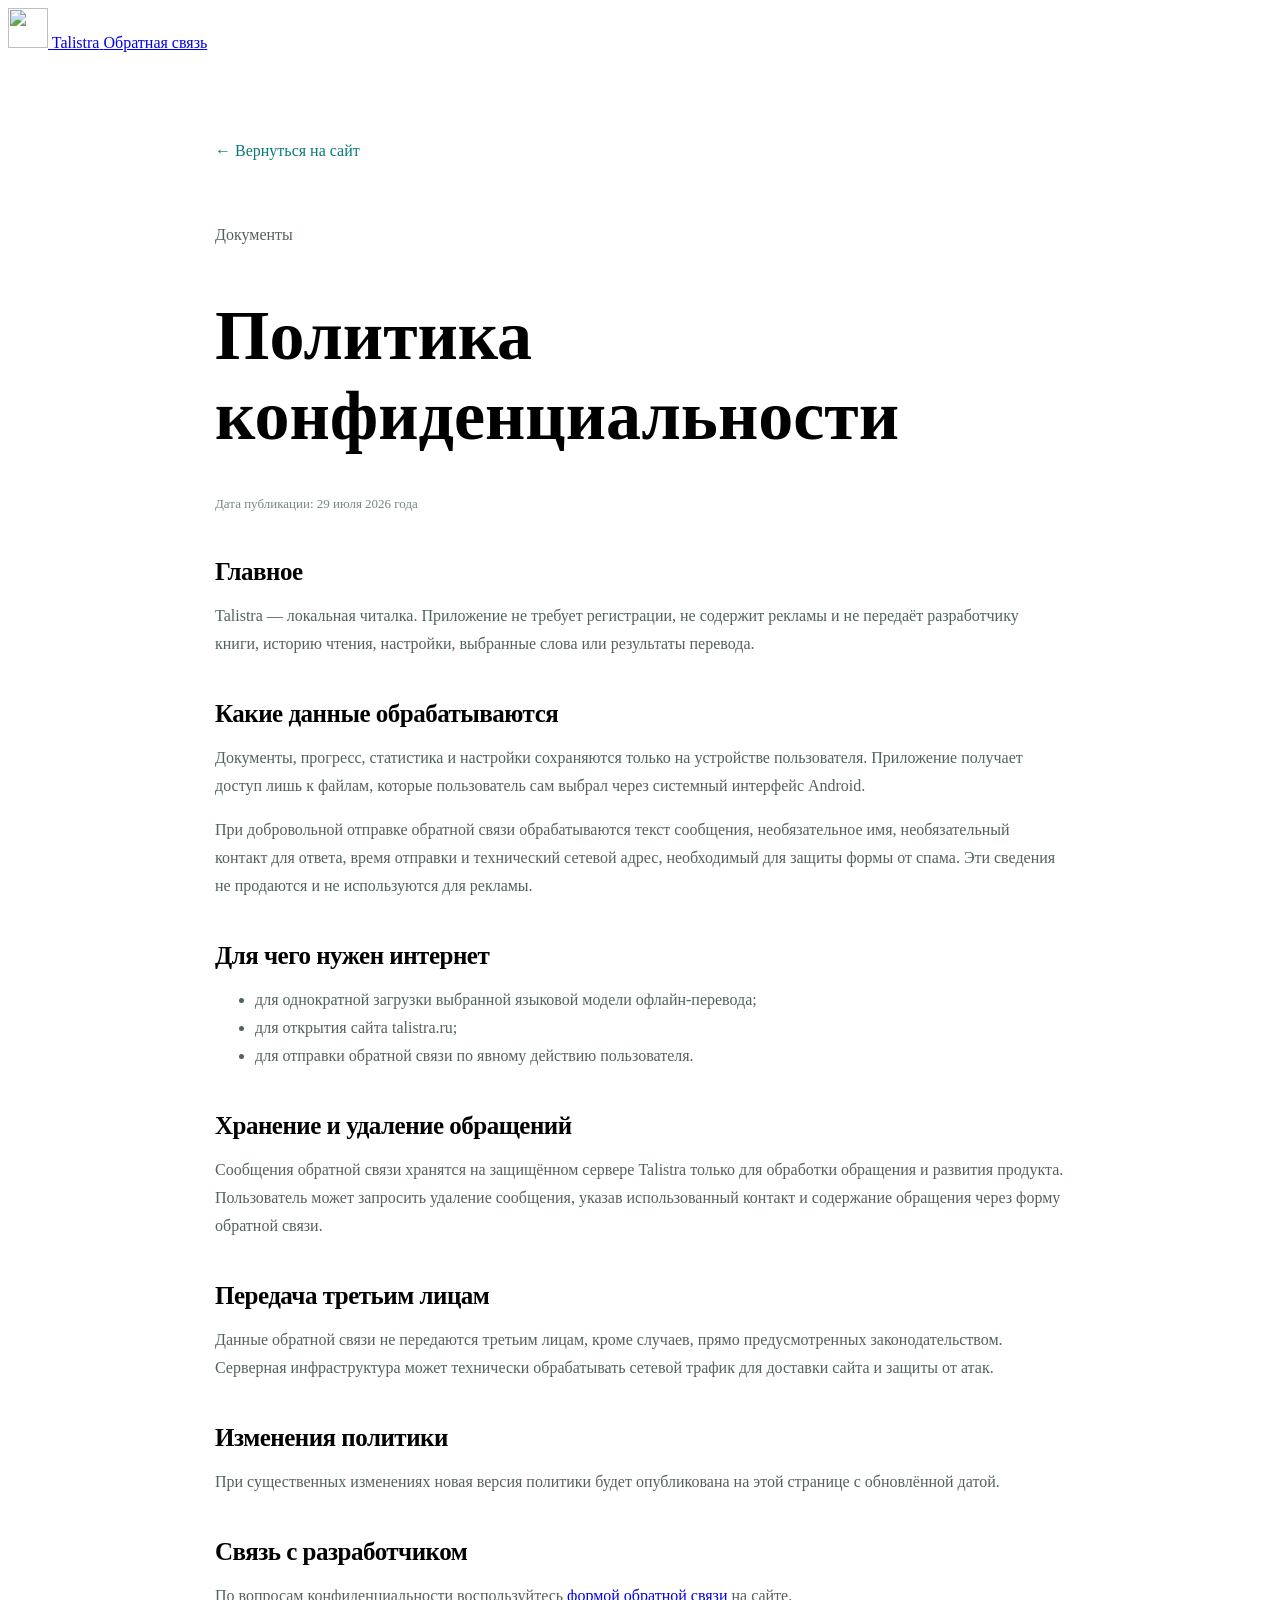
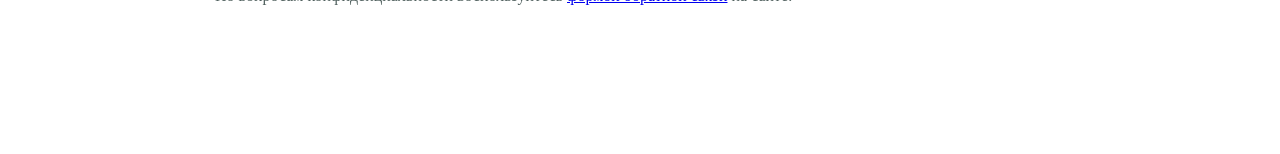
==== website/public/privacy/index.html @ dcc5270e "Add Talistra website and feedback" ====
<!doctype html>
<html lang="ru">
  <head>
    <meta charset="utf-8">
    <meta name="viewport" content="width=device-width, initial-scale=1">
    <meta name="robots" content="index,follow">
    <meta name="description" content="Политика конфиденциальности Talistra.">
    <title>Конфиденциальность — Talistra</title>
    <link rel="icon" href="/assets/logo.png">
    <link rel="stylesheet" href="/styles.css">
    <style>
      .policy { max-width: 850px; margin: 0 auto; padding: 90px 28px 120px; }
      .policy h1 { font-size: clamp(42px, 6vw, 70px); }
      .policy h2 { margin: 42px 0 14px; font-size: 25px; letter-spacing: -.02em; }
      .policy p, .policy li { color: #526260; line-height: 1.75; }
      .policy .back { display: inline-block; margin-bottom: 45px; color: #087b75; text-decoration: none; }
      .policy .date { margin-top: -10px; color: #7a8584; font-size: 13px; }
    </style>
  </head>
  <body>
    <header class="topbar">
      <a class="brand" href="/">
        <img src="/assets/logo.png" alt="" width="40" height="40">
        <span>Talistra</span>
      </a>
      <a class="top-cta" href="/#feedback">Обратная связь</a>
    </header>
    <main class="policy">
      <a class="back" href="/">← Вернуться на сайт</a>
      <p class="eyebrow"><span></span> Документы</p>
      <h1>Политика конфиденциальности</h1>
      <p class="date">Дата публикации: 29 июля 2026 года</p>

      <h2>Главное</h2>
      <p>Talistra — локальная читалка. Приложение не требует регистрации, не содержит рекламы и не передаёт разработчику книги, историю чтения, настройки, выбранные слова или результаты перевода.</p>

      <h2>Какие данные обрабатываются</h2>
      <p>Документы, прогресс, статистика и настройки сохраняются только на устройстве пользователя. Приложение получает доступ лишь к файлам, которые пользователь сам выбрал через системный интерфейс Android.</p>
      <p>При добровольной отправке обратной связи обрабатываются текст сообщения, необязательное имя, необязательный контакт для ответа, время отправки и технический сетевой адрес, необходимый для защиты формы от спама. Эти сведения не продаются и не используются для рекламы.</p>

      <h2>Для чего нужен интернет</h2>
      <ul>
        <li>для однократной загрузки выбранной языковой модели офлайн-перевода;</li>
        <li>для открытия сайта talistra.ru;</li>
        <li>для отправки обратной связи по явному действию пользователя.</li>
      </ul>

      <h2>Хранение и удаление обращений</h2>
      <p>Сообщения обратной связи хранятся на защищённом сервере Talistra только для обработки обращения и развития продукта. Пользователь может запросить удаление сообщения, указав использованный контакт и содержание обращения через форму обратной связи.</p>

      <h2>Передача третьим лицам</h2>
      <p>Данные обратной связи не передаются третьим лицам, кроме случаев, прямо предусмотренных законодательством. Серверная инфраструктура может технически обрабатывать сетевой трафик для доставки сайта и защиты от атак.</p>

      <h2>Изменения политики</h2>
      <p>При существенных изменениях новая версия политики будет опубликована на этой странице с обновлённой датой.</p>

      <h2>Связь с разработчиком</h2>
      <p>По вопросам конфиденциальности воспользуйтесь <a href="/#feedback">формой обратной связи</a> на сайте.</p>
    </main>
  </body>
</html>
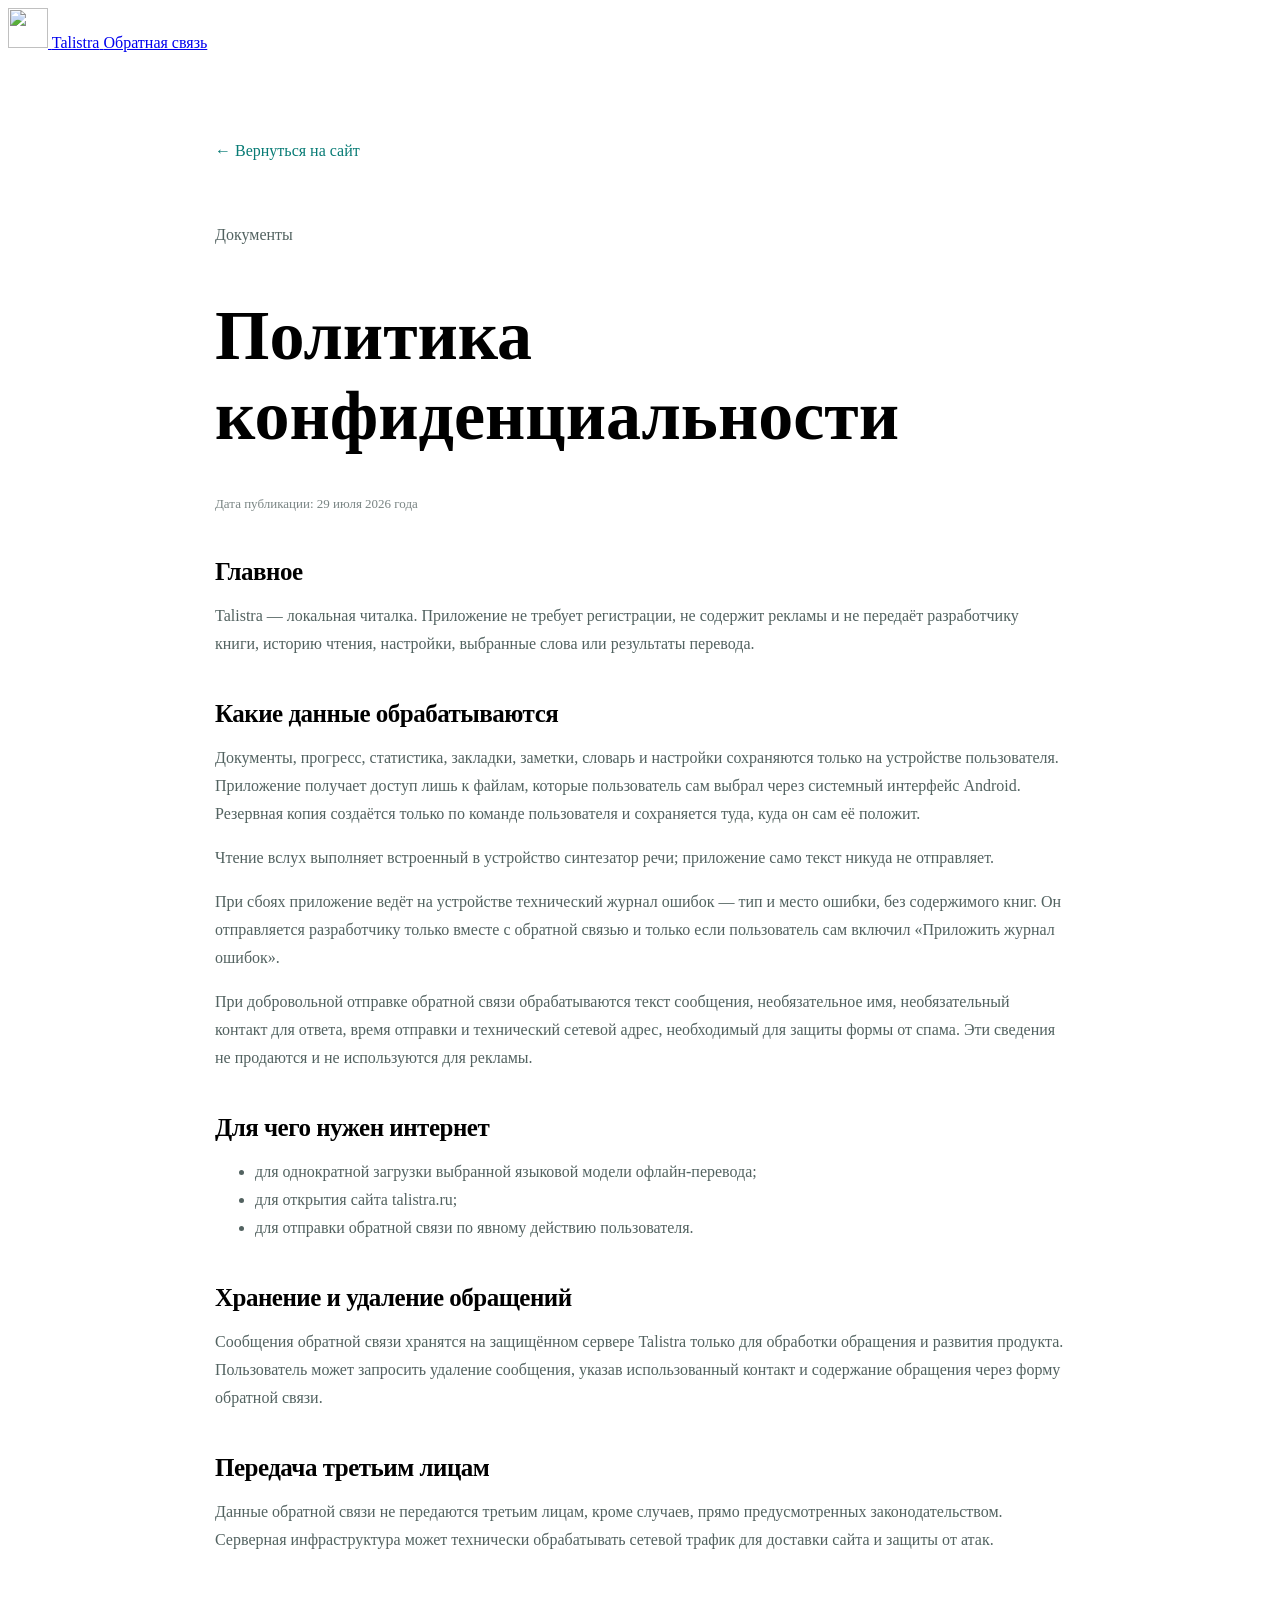
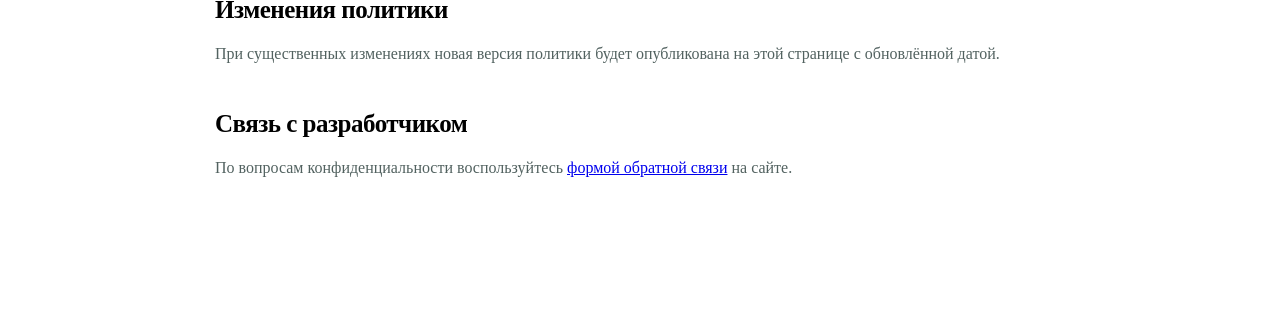
==== commit 821daa5d: "Keep an error log for feedback, label every control, write the README - A small error log on the pho" ====
--- a/website/public/privacy/index.html
+++ b/website/public/privacy/index.html
@@ -35,7 +35,9 @@
       <p>Talistra — локальная читалка. Приложение не требует регистрации, не содержит рекламы и не передаёт разработчику книги, историю чтения, настройки, выбранные слова или результаты перевода.</p>
 
       <h2>Какие данные обрабатываются</h2>
-      <p>Документы, прогресс, статистика и настройки сохраняются только на устройстве пользователя. Приложение получает доступ лишь к файлам, которые пользователь сам выбрал через системный интерфейс Android.</p>
+      <p>Документы, прогресс, статистика, закладки, заметки, словарь и настройки сохраняются только на устройстве пользователя. Приложение получает доступ лишь к файлам, которые пользователь сам выбрал через системный интерфейс Android. Резервная копия создаётся только по команде пользователя и сохраняется туда, куда он сам её положит.</p>
+      <p>Чтение вслух выполняет встроенный в устройство синтезатор речи; приложение само текст никуда не отправляет.</p>
+      <p>При сбоях приложение ведёт на устройстве технический журнал ошибок — тип и место ошибки, без содержимого книг. Он отправляется разработчику только вместе с обратной связью и только если пользователь сам включил «Приложить журнал ошибок».</p>
       <p>При добровольной отправке обратной связи обрабатываются текст сообщения, необязательное имя, необязательный контакт для ответа, время отправки и технический сетевой адрес, необходимый для защиты формы от спама. Эти сведения не продаются и не используются для рекламы.</p>
 
       <h2>Для чего нужен интернет</h2>
